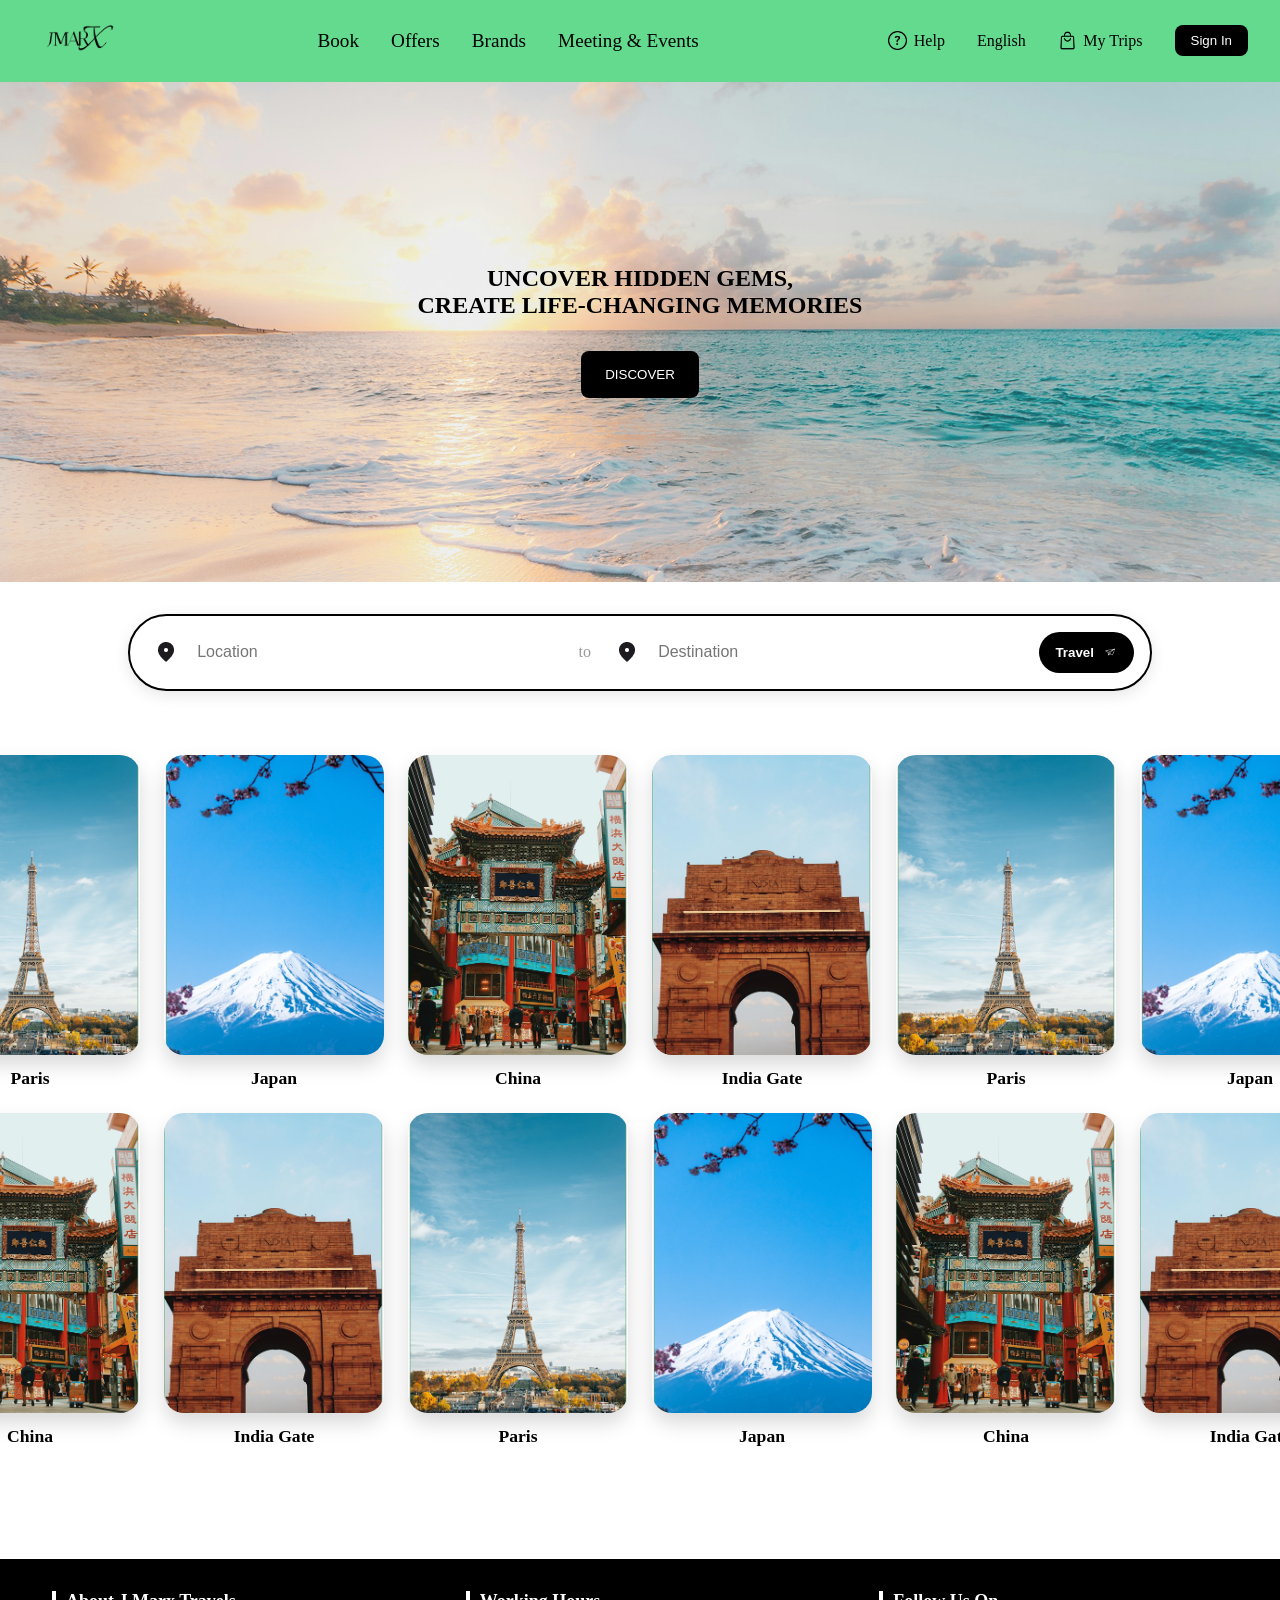
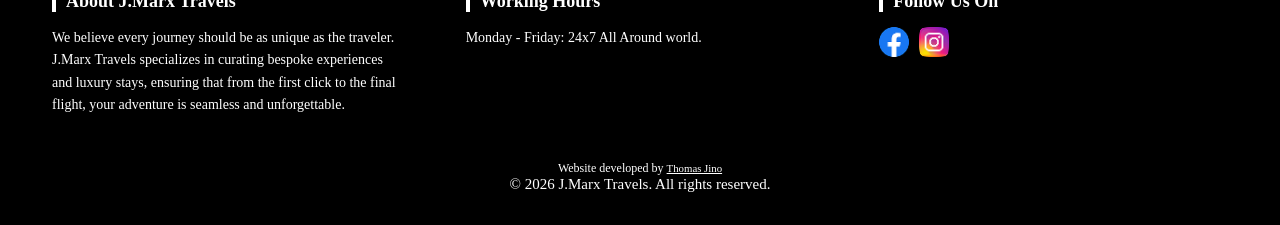
==== index.html @ 00900a20 "22MAY26-COMMIT-TO-PUSH" ====
<!DOCTYPE html>
<html lang="en">
<head>
    <meta charset="UTF-8">
    <meta name="viewport" content="width=device-width, initial-scale=1.0, maximum-scale=1.0, user-scalable=no">
    <title>JMARX TRAVEL CONSULTANCY</title>
    <link rel="icon" href="favicon.ico" type="image/x-icon">
    <link rel="stylesheet" href="style.css">
</head>
<body>
    <header>
        <div class="logo">
            <img src="/assets/images/hamburger.png" alt="" class="hamburger">
            <img src="/assets/images/logo.png" alt="logo" class="applogo">
        </div>
        <div class="nav">
            <div class="dropdown">
                <a href="#" class="dropbtn">Book</a>
                <div class="dropdown-content">
                    <div class="dropdown-grid">
                        <div class="column">
                            <h3>Essential Accommodations</h3>
                            <a href="#">Find a Hotel</a>
                            <a href="#">Rent an Apartment</a>
                            <a href="#">Glamping & Cabins</a>
                            <a href="#">Boutique Stays</a>
                            <a href="#">Resort Escapes</a>
                            
                            <h3>Transportation & Mobility</h3>
                            <a href="#">Flights</a>
                            <a href="#">Car Rentals</a>
                            <a href="#">Train Tickets</a>
                            <a href="#">Motorbike or Scooter Rentals</a>
                        </div>
                        <div class="column">
                            <h3>Experiences & Activities</h3>
                            <a href="#">Guided Tours</a>
                            <a href="#">Museum & Attraction Tickets</a>
                        </div>
                    </div>
                </div>
            </div>

            <div class="dropdown">
                <a href="#" class="dropbtn">Offers</a>
                <div class="dropdown-content">
                    <div class="dropdown-grid">
                        <div class="column">
                            <h3>Current Promotions</h3>
                            <a href="#">Last Minute Deals</a>
                            <a href="#">Early Bird Specials</a>
                            <a href="#">Seasonal Holiday Sales</a>
                            <a href="#">Weekend Getaways</a>
                        </div>
                        <div class="column">
                            <h3>Exclusive Bundles</h3>
                            <a href="#">Flight + Hotel Savings</a>
                            <a href="#">All-Inclusive Packages</a>
                            <a href="#">Cruise & Stay Deals</a>
                            <a href="#">Adventure Excursions</a>
                        </div>
                    </div>
                </div>
            </div>

            <div class="dropdown">
                <a href="#" class="dropbtn">Brands</a>
                <div class="dropdown-content">
                    <div class="dropdown-grid">
                        <div class="column">
                            <h3>Luxury Collection</h3>
                            <a href="#">Grand JMARX Resorts</a>
                            <a href="#">The Royal Heritage</a>
                            <a href="#">Signature Suites</a>
                        </div>
                        <div class="column">
                            <h3>Boutique & Lifestyle</h3>
                            <a href="#">Urban Retreats</a>
                            <a href="#">Coastal Haven</a>
                            <a href="#">Eco-Stay Global</a>
                        </div>
                    </div>
                </div>
            </div>

            <div class="dropdown">
                <a href="#" class="dropbtn">Meeting & Events</a>
                <div class="dropdown-content">
                    <div class="dropdown-grid">
                        <div class="column">
                            <h3>Business & Corporate</h3>
                            <a href="#">Conference Halls</a>
                            <a href="#">Team Building Retreats</a>
                            <a href="#">Board Meeting Rooms</a>
                            <a href="#">Event Planning Services</a>
                        </div>
                        <div class="column">
                            <h3>Social Celebrations</h3>
                            <a href="#">Destination Weddings</a>
                            <a href="#">Gala Dinner Venues</a>
                            <a href="#">Private Party Spaces</a>
                            <a href="#">Catering & Decor</a>
                        </div>
                    </div>
                </div>
            </div>
        </div>

        <div class="userutil">
            <div class="util">
                <img src="/assets/images/question.png" alt="" class="utilimg">
                <p>Help</p>
            </div>
            <div class="util">
                <p>English</p>
            </div>
            <div class="util">
                <img src="/assets/images/bag.png" alt="" class="utilimg">
                <p>My Trips</p>
            </div>
            <button class="signin">Sign In</button>
        </div>
    </header>

    <main>
        <section class="hero">
            <h1>UNCOVER HIDDEN GEMS,<br> CREATE LIFE-CHANGING MEMORIES</h1>
            <button class="discover-btn" id="discover">DISCOVER</button>
        </section>

        <section class="travel">
            <div class="input-group">
                <img src="/assets/images/location_on.png" alt="" class="loc-img">
                <input type="text" placeholder="Location">
            </div>
            
            <p class="to-text">to</p>

            <div class="input-group">
                <img src="/assets/images/location_on.png" alt="" class="loc-img">
                <input type="text" placeholder="Destination">
            </div>

            <button class="travel-btn">
                <span>Travel</span>
                <img src="/assets/images/paperplane.png" alt="" class="paperplane">
            </button>
        </section>

        <section class="marquee-container" id="places">
            <div class="marquee-row marquee-l-to-r">
                <div class="place"><img src="/assets/images/india.png" alt="India" class="place-img"><h3>India Gate</h3></div>
                <div class="place"><img src="/assets/images/paris.png" alt="Paris" class="place-img"><h3>Paris</h3></div>
                <div class="place"><img src="/assets/images/japan.png" alt="Japan" class="place-img"><h3>Japan</h3></div>
                <div class="place"><img src="/assets/images/china.png" alt="China" class="place-img"><h3>China</h3></div>
                <div class="place"><img src="/assets/images/india.png" alt="India" class="place-img"><h3>India Gate</h3></div>
                <div class="place"><img src="/assets/images/paris.png" alt="Paris" class="place-img"><h3>Paris</h3></div>
                <div class="place"><img src="/assets/images/japan.png" alt="Japan" class="place-img"><h3>Japan</h3></div>
                <div class="place"><img src="/assets/images/china.png" alt="China" class="place-img"><h3>China</h3></div>
            </div>

            <div class="marquee-row marquee-r-to-l">
                <div class="place"><img src="/assets/images/japan.png" alt="Japan" class="place-img"><h3>Japan</h3></div>
                <div class="place"><img src="/assets/images/china.png" alt="China" class="place-img"><h3>China</h3></div>
                <div class="place"><img src="/assets/images/india.png" alt="India" class="place-img"><h3>India Gate</h3></div>
                <div class="place"><img src="/assets/images/paris.png" alt="Paris" class="place-img"><h3>Paris</h3></div>
                <div class="place"><img src="/assets/images/japan.png" alt="Japan" class="place-img"><h3>Japan</h3></div>
                <div class="place"><img src="/assets/images/china.png" alt="China" class="place-img"><h3>China</h3></div>
                <div class="place"><img src="/assets/images/india.png" alt="India" class="place-img"><h3>India Gate</h3></div>
                <div class="place"><img src="/assets/images/paris.png" alt="Paris" class="place-img"><h3>Paris</h3></div>
            </div>
        </section>
    </main>
    <footer class="footer">
        <div class="footer-column">
            <h2 class="footer-h2">About J.Marx Travels</h2>
            <p class="footer-paragraph">We believe every journey should be as unique as the traveler. J.Marx Travels specializes in curating bespoke experiences and luxury stays, ensuring that from the first click to the final flight, your adventure is seamless and unforgettable.</p>
        </div>
        <div class="footer-column">
            <h2 class="footer-h2">Working Hours</h2>
            <p class="footer-paragraph">Monday - Friday: 24x7 All Around world.</p>
        </div>
        <div class="footer-column">
            <h2 class="footer-h2">Follow Us On</h2>
            <div class="social-icons">
                <a href="#"><img src="/assets/images/Facebook.png" alt="Facebook" loading="lazy"></a>
                <a href="#"><img src="/assets/images/Instagram.png" alt="Instagram" loading="lazy"></a>
            </div>
        </div>
        <div class="footer-bottom">
            <p class="footer-text2">Website developed by <span><a href="https://www.instagram.com/__thomaa_chayannn__/" target="_blank" class="name-credit">Thomas Jino</a></span></p>
            <p class="footer-text1">© 2026 J.Marx Travels. All rights reserved.</p>
        </div>
    </footer>
    <script src="script.js"></script>
</body>
</html>
---- style.css ----
/* -- GLOBAL -- */
* {
    margin: 0;
    padding: 0;
    box-sizing: border-box;
}

body {
  overflow-x: hidden; 
  overscroll-behavior-y: none;
  display: flex;
  flex-direction: column;
  max-width: 100vw;
  width: 100%;
  max-height: fit-content;
}

/* -- HEADER --*/
.applogo {
    width: 6rem;
}

header {
    display: flex;
    justify-content: space-between;
    align-items: center;
    background-color: #64DA8E;
    color: #fff;
    width: 100%;
    padding: 1rem 2rem 1rem 2rem;
    animation: fadeIn 1s ease;
}
header .logo {
    display: flex;
    align-items: center;
    gap: 0.5rem;
}
header .hamburger {
    width: 1.5rem;
    display: none;
    cursor: pointer;
}
header .nav {
    display: flex;
    gap: 2rem;
}
header .nav a {
    display: inline-flex;
    position: relative;
    color: #000000;
    text-decoration: none;
    font-size: 1.2rem;
    cursor: pointer;
}

.userutil {
    display: flex;
    flex-direction: row;
    align-items: center;
    gap: 2rem;
    cursor: pointer;
}

.userutil .util {
    display: flex;
    align-items: center;
    gap: 0.2rem;
    transition: box-shadow 0.3s ease;
}

.userutil .util p {
    color: #000000;
}

.userutil .utilimg {
    width: 1.2rem;
    margin-right: 0.2rem;
    position: relative;
}

.signin {
    color: #fff;
    background: #000;
    border: none;
    padding: 0.5rem 1rem;
    border-radius: 0.5rem;
    text-wrap: nowrap;
    cursor: pointer;
    transition: transform 0.3s ease;
}

/* -- DROPDOWN SYSTEM -- */
.dropdown {
    position: relative;
    display: flex;
    align-items: center;
    height: 100%; 
}

.dropdown-content {
    display: none;
    position: absolute;
    top: 100%;
    left: -20px;
    background-color: #ffffff;
    min-width: 580px;
    box-shadow: 0px 15px 35px rgba(0,0,0,0.15);
    border-radius: 15px;
    padding: 2.5rem;
    z-index: 1000;
    margin-top: 10px; 
}

/* Invisible bridge to prevent menu closing on mouse move */
.dropdown-content::before {
    content: "";
    position: absolute;
    top: -20px; 
    left: 0;
    width: 100%;
    height: 20px;
}

.dropdown:hover .dropdown-content {
    display: block;
}

.dropdown-grid {
    display: flex;
    gap: 4rem;
}

.dropdown-grid .column {
    display: flex;
    flex-direction: column;
    flex: 1;
}

.dropdown-grid h3 {
    font-size: 1.1rem;
    color: #000;
    margin: 1.5rem 0 0.8rem 0;
    font-weight: 700;
}

.dropdown-grid h3:first-child {
    margin-top: 0;
}

.dropdown-grid a {
    color: #444 !important; 
    font-size: 0.95rem !important;
    padding: 6px 0 !important;
    font-weight: 400 !important;
}

.dropdown-grid a:hover {
    color: #000000 !important;
}

/* Ensure sub-links in dropdown don't get the underline animation */
.dropdown-content a::after {
    display: none !important;
}

/* -- MAIN -- */
main {
    display: flex;
    flex-direction: column;
    align-items: center;
    animation: fadeIn 1s ease;
    width: 100%;
}

.hero {
    display: flex;
    flex-direction: column;
    align-items: center;
    justify-content: center;
    gap: 2rem;
    background-image: url("/assets/images/beach.png");
    width: 100%;
    height: 500px;
}

.hero h1 {
    text-align: center;
}

.hero .discover-btn {
    color: #fff;
    background: #000;
    border: none;
    padding: 1.0rem 1.5rem;
    border-radius: 0.5rem;
    cursor: pointer;
    transition: transform 0.3s ease;
}

.travel {
    display: flex;
    flex-direction: row;
    justify-content: space-evenly;
    align-items: center;
    background: #ffffff;
    padding: 1rem 1rem;
    border-radius: 50px; /* Modern "Pill" shape */
    box-shadow: 0 4px 15px rgba(0,0,0,0.1); /* Subtle floating shadow */
    width: 80%;
    /*max-width: 800px; */ /* Prevents it from getting too wide */
    border: 2px solid #000000;
    margin: 2rem;
}

/* Style the groups */
.input-group {
    display: flex;
    align-items: center;
    gap: 1.2rem;
    flex: 1; /* Makes them grow equally */
    padding: 0.5rem;
}

.input-group input {
    border: none;
    outline: none;
    width: 100%;
    max-width: 150px; /* Prevents text fields from becoming too massive */
    font-size: 1rem;
    color: #333;
}

.to-text {
    color: #999;
    font-weight: 500;
    padding: 0 1rem;
    flex: 0 0 auto;
}

/* Style the button */
.travel-btn {
    display: flex;
    align-items: center;
    justify-content: center;
    gap: 0.5rem;
    background: #000;
    color: #fff;
    border: none;
    padding: 0.8rem 1rem;
    border-radius: 30px;
    cursor: pointer;
    font-weight: 600;
    transition: transform 0.2s;
    margin-left: 1rem; /* Keeps button separated */
}

.travel-btn:hover {
    transform: scale(1.05);
}

.paperplane {
    width: 1rem;
}

/* Container to allow mouse dragging/scrolling */
.marquee-container {
    overflow-x: auto;
    cursor: grab;
    padding: 2rem 0;
    display: flex;
    flex-direction: column;
    gap: 1.5rem;
}

.marquee-row {
    display: flex;
    gap: 1.5rem;
    width: fit-content; /* Ensure row takes width of contents */
    animation-timing-function: linear;
    animation-iteration-count: infinite;
}

/* Row 1: Left to Right */
.marquee-l-to-r {
    animation: scroll-l-to-r 20s linear infinite;
}

/* Row 2: Right to Left */
.marquee-r-to-l {
    animation: scroll-r-to-l 20s linear infinite;
}

/* Card Styling */
.place {
    flex: 0 0 220px; /* Fixed width for cards */
    display: flex;
    flex-direction: column;
    align-items: center;
}

.place-img {
    width: 220px;
    height: 300px;
    object-fit: cover;
    border-radius: 20px;
    box-shadow: 0 10px 20px rgba(0,0,0,0.15);
    margin-bottom: 0.8rem;
}

.place h3 {
    font-size: 1.1rem;
    font-weight: 600;
}
  .footer {
    display: flex;
    flex-wrap: wrap;
    justify-content: space-between;
    background-color: #000000;
    color: white;
    padding: 2rem;
    margin-top: 5rem;
    position: relative;
    gap: 25px;
  }
  
  .footer-column {
    flex: 1;
    margin: 0 20px;
    min-width: 200px;
  }
  
  .footer-h2 {
    font-size: 18px;
    margin-bottom: 15px;
    border-left: 4px solid white;
    padding-left: 10px;
    color: #ffffff;
  }
  
  .footer-paragraph {
    font-size: 14px;
    line-height: 1.6;
    color: #ffffff;
  }
  
  .footer-links {
    list-style: none;
  }
  
  .footer-links li {
    margin-bottom: 10px;
  }
  
  .footer-links a {
    text-decoration: none;
    color: white;
    font-size: 14px;
  }
  
  .footer-links a:hover {
    color: white;
  }
  
  .social-icons {
    display: flex;
    gap: 10px;
  }
  
  .social-icons img {
    width: 30px;
    height: 30px;
  }
  
  .social-icons img:hover {
    transform: scale(1.1);
  }
  
  .footer-bottom {
    width: 100%;
    text-align: center;
    margin-top: 20px;
  }
  
  .footer-text1,
  .footer-text2 {
    color: white;
    text-align: center;
  }
  
  .footer-text1 {
    font-size: 15px;
  }
  
  .footer-text2 {
    font-size: 12px;
  }

.name-credit {
    color: white;
    font-size: 0.9em;
}
.name-credit:hover {
  color: white;
}
/* -- RESPONSIVE -- */
@media (max-width: 768px) {
    header {
        flex-direction: row;
        gap: 1rem;
    }
    header .hamburger {
        display: block;
    }
    .nav {
        display: none;
        visibility: hidden;
        max-width: 0;
    }
    .hero {
        height: 300px;
    }
    .hero h1 {
        font-size: 1.5rem;
    }
    .travel {
        flex-direction: column;
        gap: 2rem;
        align-items: center;

    }
    .input-group {
        width: 90%;
        border-bottom: 1px solid #000000; /* Divider for mobile list view */
        padding-bottom: 0.5rem;
    }
    .to-text {
        display: none; /* Hide "to" text on smaller screens */
    }
    .travel-btn {
        width: 100%;
        margin-top: 1rem;
    }
    .place { flex: 0 0 160px; }
    .place-img { width: 160px; height: 220px; }
}

@media (max-width: 425px) {
    main {
        width: 100%;
    }
    body {
        width: 100%;
    }
    header {
        flex-direction: row;
        gap: 0.5rem;
    }
    .nav {
        display: none;
        visibility: hidden;
    }
    .userutil .util{
        display: none;
    }
    .hero {
        height: 250px;
    }
    .hero h1 {
        font-size: 1rem;
    }
    .travel {
        display: flex;
        flex-direction: column;
        gap: 2rem;
        align-items: center;
    }
}

/* -- ANIMATIONS & EFFECTS -- */
@keyframes fadeIn {
    from { opacity: 0; }
    to { opacity: 1; }
}

.signin:hover {
    transform: scale(1.1);
}

.nav a::after {
    content: '';
    position: absolute;
    width: 100%;
    height: 2px;
    bottom: 0;
    left: 0;
    background-color: #000;
    transform: scaleX(0);
    transform-origin: bottom left;
    transition: transform 0.3s ease-out;
}

/* Keep underline visible on hover and during active dropdown interaction */
.nav a:hover::after,
.dropdown:hover .dropbtn::after {
    transform: scaleX(1);
}

.discover-btn:hover {
    transform: scale(1.1);
}

.userutil .util:hover {
    text-shadow: #000000 0px 5px 5px;
}

.travel .loc-btn:hover {
    transform: scale(1.1);
}

@keyframes scroll-l-to-r {
    from { transform: translateX(-50%); }
    to { transform: translateX(0); }
}

@keyframes scroll-r-to-l {
    from { transform: translateX(0); }
    to { transform: translateX(-50%); }
}
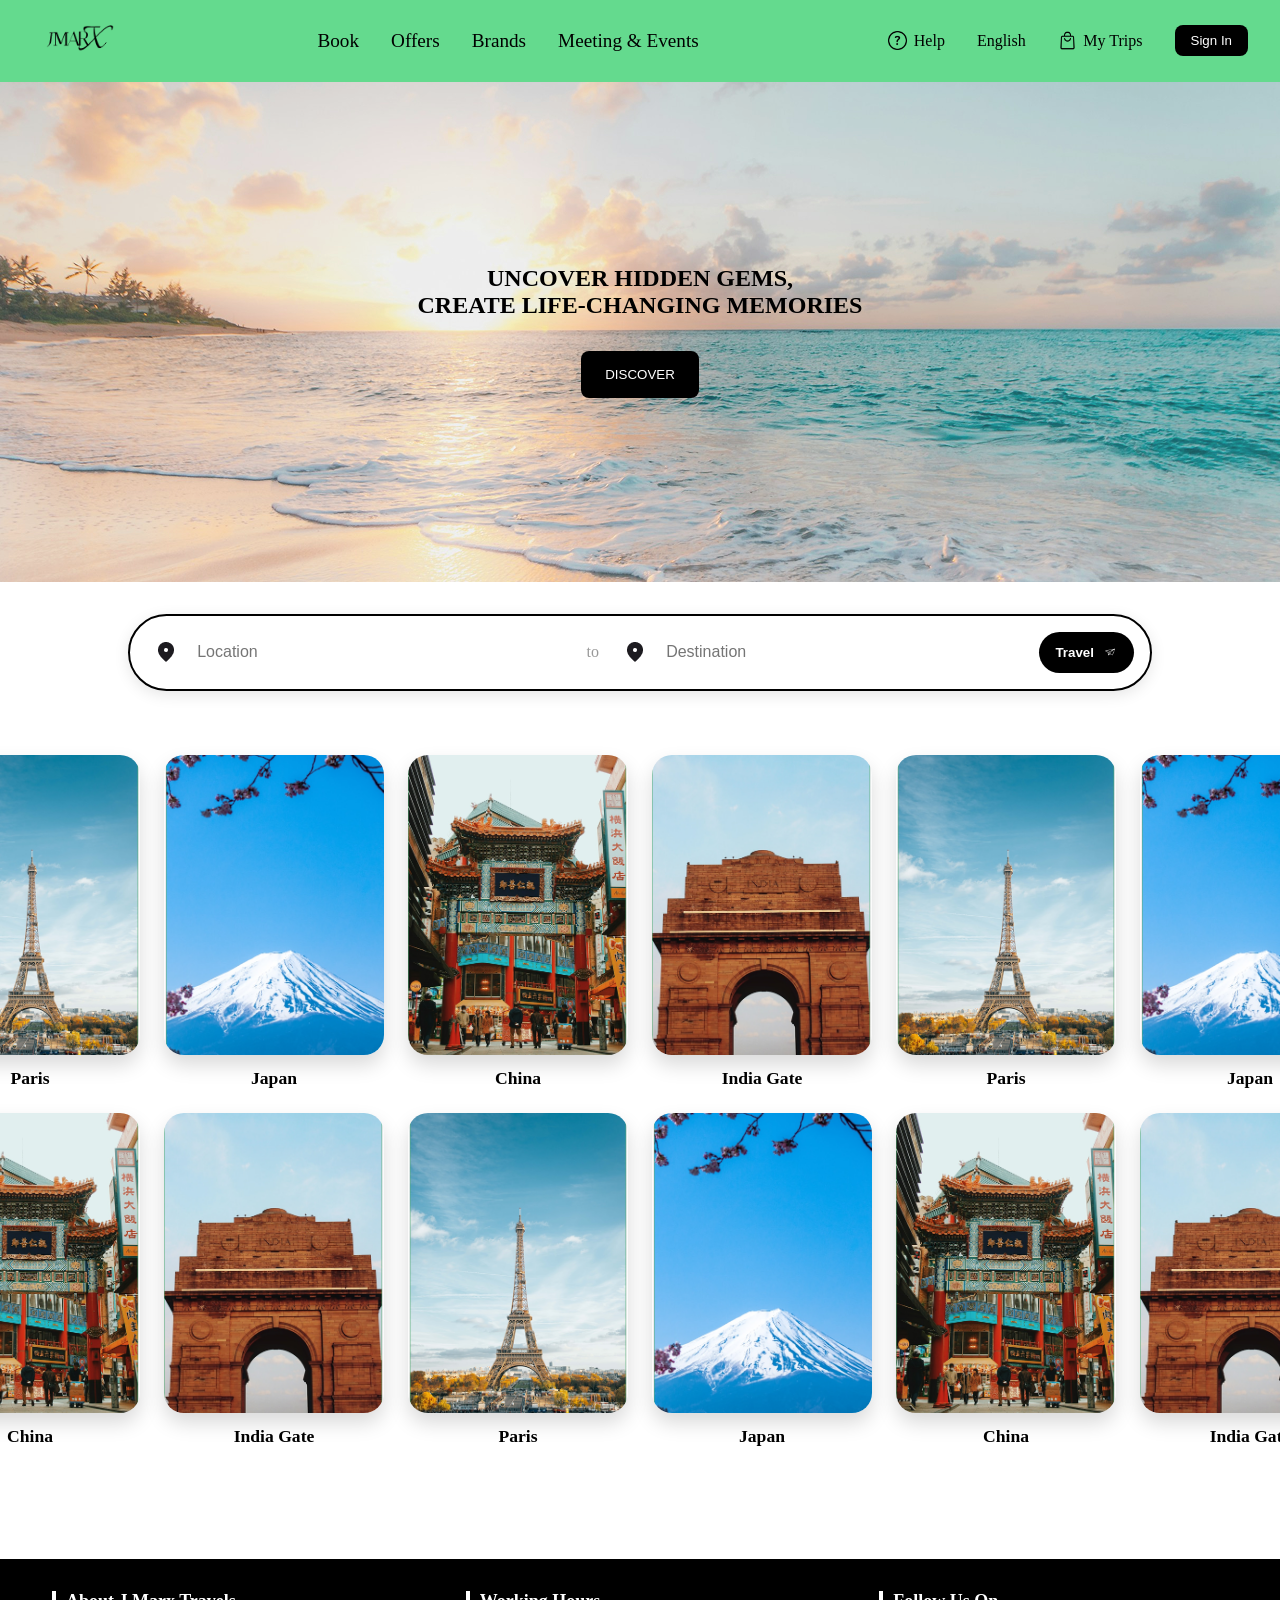
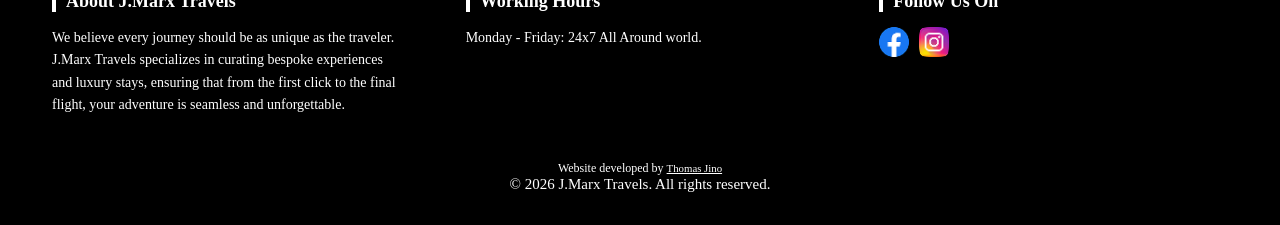
==== commit b6e10811: "Revive Folder structure" ====
--- a/index.html
+++ b/index.html
@@ -10,8 +10,10 @@
 <body>
     <header>
         <div class="logo">
-            <img src="/assets/images/hamburger.png" alt="" class="hamburger">
-            <img src="/assets/images/logo.png" alt="logo" class="applogo">
+            <button class="hamburger" id="hamburger">
+                <img src="assets/images/hamburger.png" alt="Hamburger Menu" class="hamburger">
+            </button>
+            <img src="assets/images/logo.png" alt="logo" class="applogo">
         </div>
         <div class="nav">
             <div class="dropdown">
@@ -107,15 +109,15 @@
         </div>
 
         <div class="userutil">
-            <div class="util">
-                <img src="/assets/images/question.png" alt="" class="utilimg">
+            <div class="util" id="util">
+                <img src="assets/images/question.png" alt="" class="utilimg">
                 <p>Help</p>
             </div>
-            <div class="util">
+            <div class="util" id="util">
                 <p>English</p>
             </div>
-            <div class="util">
-                <img src="/assets/images/bag.png" alt="" class="utilimg">
+            <div class="util" id="util">
+                <img src="assets/images/bag.png" alt="" class="utilimg">
                 <p>My Trips</p>
             </div>
             <button class="signin">Sign In</button>
@@ -130,44 +132,44 @@
 
         <section class="travel">
             <div class="input-group">
-                <img src="/assets/images/location_on.png" alt="" class="loc-img">
+                <img src="assets/images/location_on.png" alt="" class="loc-img">
                 <input type="text" placeholder="Location">
             </div>
             
             <p class="to-text">to</p>
 
             <div class="input-group">
-                <img src="/assets/images/location_on.png" alt="" class="loc-img">
+                <img src="assets/images/location_on.png" alt="" class="loc-img">
                 <input type="text" placeholder="Destination">
             </div>
 
             <button class="travel-btn">
                 <span>Travel</span>
-                <img src="/assets/images/paperplane.png" alt="" class="paperplane">
+                <img src="assets/images/paperplane.png" alt="" class="paperplane">
             </button>
         </section>
 
         <section class="marquee-container" id="places">
             <div class="marquee-row marquee-l-to-r">
-                <div class="place"><img src="/assets/images/india.png" alt="India" class="place-img"><h3>India Gate</h3></div>
-                <div class="place"><img src="/assets/images/paris.png" alt="Paris" class="place-img"><h3>Paris</h3></div>
-                <div class="place"><img src="/assets/images/japan.png" alt="Japan" class="place-img"><h3>Japan</h3></div>
-                <div class="place"><img src="/assets/images/china.png" alt="China" class="place-img"><h3>China</h3></div>
-                <div class="place"><img src="/assets/images/india.png" alt="India" class="place-img"><h3>India Gate</h3></div>
-                <div class="place"><img src="/assets/images/paris.png" alt="Paris" class="place-img"><h3>Paris</h3></div>
-                <div class="place"><img src="/assets/images/japan.png" alt="Japan" class="place-img"><h3>Japan</h3></div>
-                <div class="place"><img src="/assets/images/china.png" alt="China" class="place-img"><h3>China</h3></div>
+                <div class="place"><img src="assets/images/india.png" alt="India" class="place-img"><h3>India Gate</h3></div>
+                <div class="place"><img src="assets/images/paris.png" alt="Paris" class="place-img"><h3>Paris</h3></div>
+                <div class="place"><img src="assets/images/japan.png" alt="Japan" class="place-img"><h3>Japan</h3></div>
+                <div class="place"><img src="assets/images/china.png" alt="China" class="place-img"><h3>China</h3></div>
+                <div class="place"><img src="assets/images/india.png" alt="India" class="place-img"><h3>India Gate</h3></div>
+                <div class="place"><img src="assets/images/paris.png" alt="Paris" class="place-img"><h3>Paris</h3></div>
+                <div class="place"><img src="assets/images/japan.png" alt="Japan" class="place-img"><h3>Japan</h3></div>
+                <div class="place"><img src="assets/images/china.png" alt="China" class="place-img"><h3>China</h3></div>
             </div>
 
             <div class="marquee-row marquee-r-to-l">
-                <div class="place"><img src="/assets/images/japan.png" alt="Japan" class="place-img"><h3>Japan</h3></div>
-                <div class="place"><img src="/assets/images/china.png" alt="China" class="place-img"><h3>China</h3></div>
-                <div class="place"><img src="/assets/images/india.png" alt="India" class="place-img"><h3>India Gate</h3></div>
-                <div class="place"><img src="/assets/images/paris.png" alt="Paris" class="place-img"><h3>Paris</h3></div>
-                <div class="place"><img src="/assets/images/japan.png" alt="Japan" class="place-img"><h3>Japan</h3></div>
-                <div class="place"><img src="/assets/images/china.png" alt="China" class="place-img"><h3>China</h3></div>
-                <div class="place"><img src="/assets/images/india.png" alt="India" class="place-img"><h3>India Gate</h3></div>
-                <div class="place"><img src="/assets/images/paris.png" alt="Paris" class="place-img"><h3>Paris</h3></div>
+                <div class="place"><img src="assets/images/japan.png" alt="Japan" class="place-img"><h3>Japan</h3></div>
+                <div class="place"><img src="assets/images/china.png" alt="China" class="place-img"><h3>China</h3></div>
+                <div class="place"><img src="assets/images/india.png" alt="India" class="place-img"><h3>India Gate</h3></div>
+                <div class="place"><img src="assets/images/paris.png" alt="Paris" class="place-img"><h3>Paris</h3></div>
+                <div class="place"><img src="assets/images/japan.png" alt="Japan" class="place-img"><h3>Japan</h3></div>
+                <div class="place"><img src="assets/images/china.png" alt="China" class="place-img"><h3>China</h3></div>
+                <div class="place"><img src="assets/images/india.png" alt="India" class="place-img"><h3>India Gate</h3></div>
+                <div class="place"><img src="assets/images/paris.png" alt="Paris" class="place-img"><h3>Paris</h3></div>
             </div>
         </section>
     </main>
@@ -183,12 +185,12 @@
         <div class="footer-column">
             <h2 class="footer-h2">Follow Us On</h2>
             <div class="social-icons">
-                <a href="#"><img src="/assets/images/Facebook.png" alt="Facebook" loading="lazy"></a>
-                <a href="#"><img src="/assets/images/Instagram.png" alt="Instagram" loading="lazy"></a>
+                <a href="#"><img src="assets/images/Facebook.png" alt="Facebook" loading="lazy"></a>
+                <a href="#"><img src="assets/images/Instagram.png" alt="Instagram" loading="lazy"></a>
             </div>
         </div>
         <div class="footer-bottom">
-            <p class="footer-text2">Website developed by <span><a href="https://www.instagram.com/__thomaa_chayannn__/" target="_blank" class="name-credit">Thomas Jino</a></span></p>
+            <p class="footer-text2">Website developed by <span><a href="https://thomasjino-page.onrender.com/" target="_blank" class="name-credit">Thomas Jino</a></span></p>
             <p class="footer-text1">© 2026 J.Marx Travels. All rights reserved.</p>
         </div>
     </footer>
--- a/style.css
+++ b/style.css
@@ -39,6 +39,8 @@
     width: 1.5rem;
     display: none;
     cursor: pointer;
+    background: none;
+    border: none;
 }
 header .nav {
     display: flex;
@@ -178,7 +180,7 @@
     align-items: center;
     justify-content: center;
     gap: 2rem;
-    background-image: url("/assets/images/beach.png");
+    background-image: url("assets/images/beach.png");
     width: 100%;
     height: 500px;
 }
@@ -251,7 +253,6 @@
     cursor: pointer;
     font-weight: 600;
     transition: transform 0.2s;
-    margin-left: 1rem; /* Keeps button separated */
 }
 
 .travel-btn:hover {
@@ -459,7 +460,7 @@
         display: none;
         visibility: hidden;
     }
-    .userutil .util{
+    .userutil .util {
         display: none;
     }
     .hero {
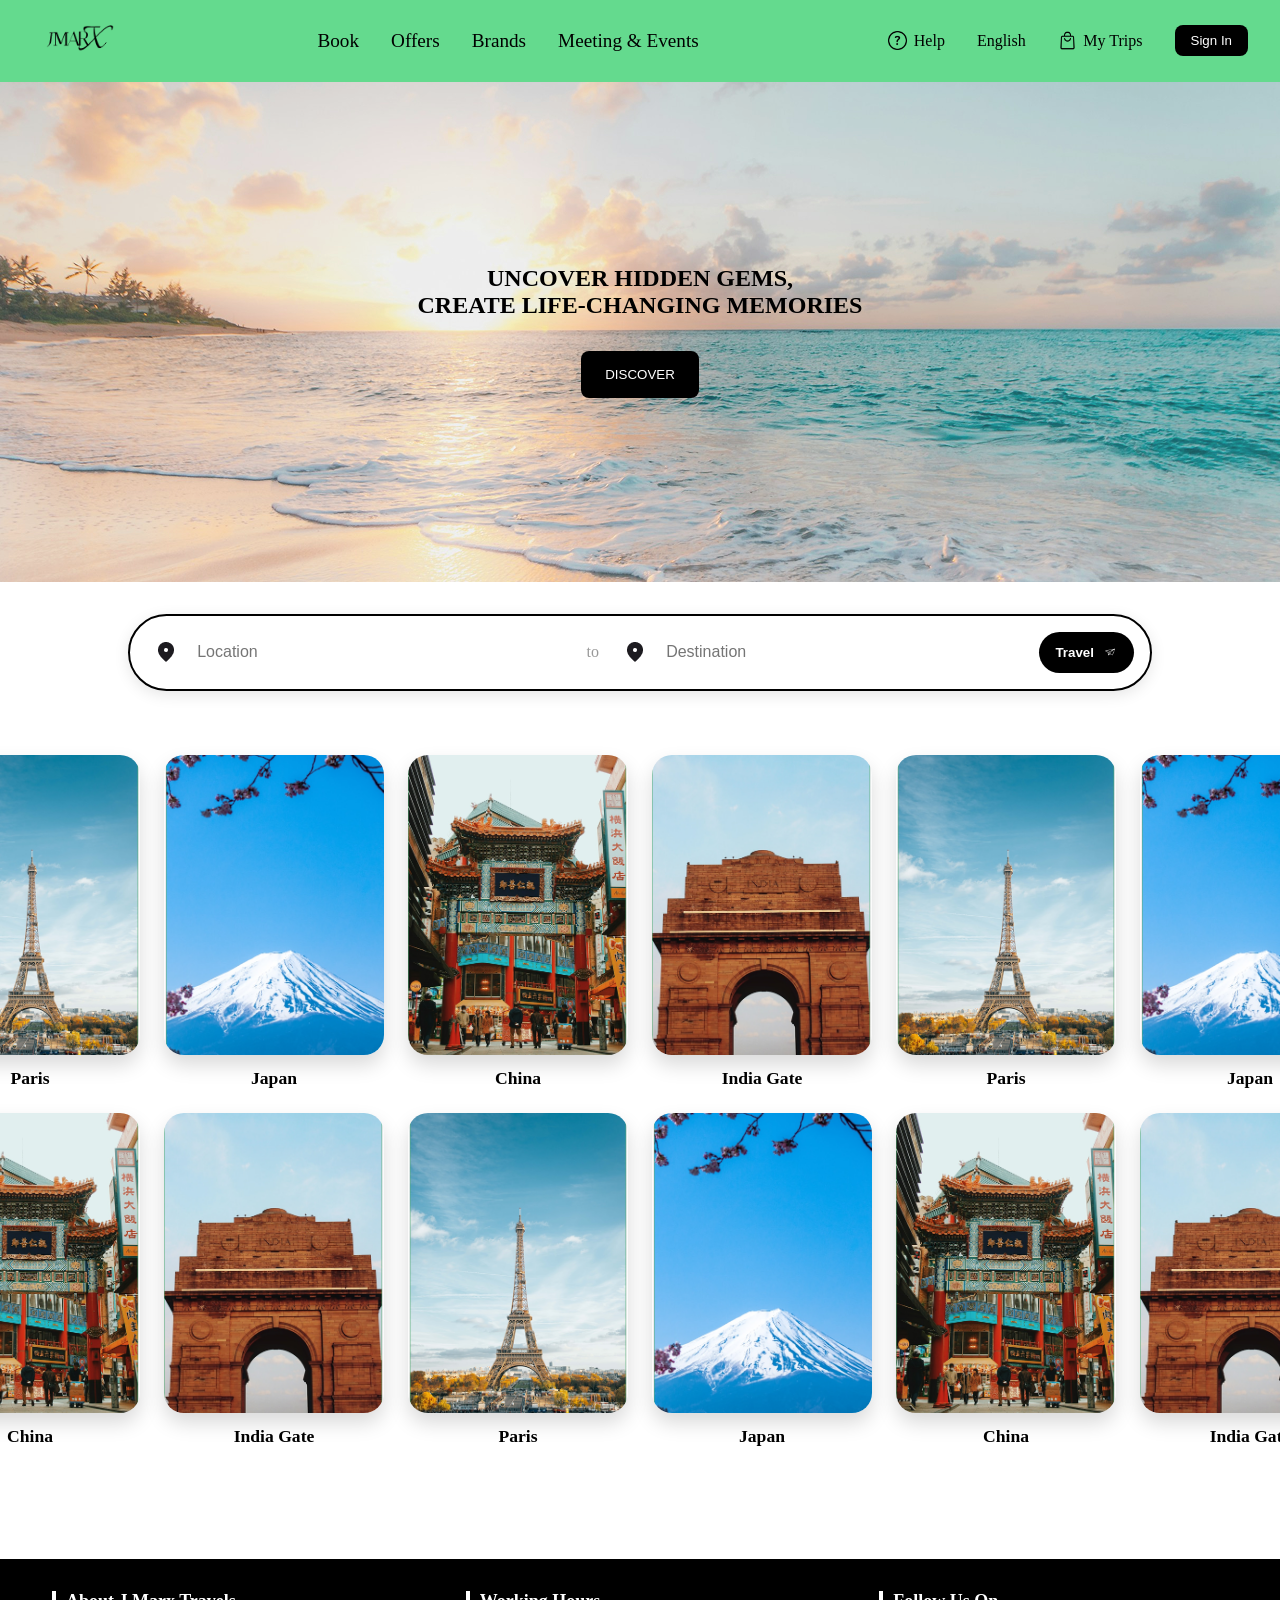
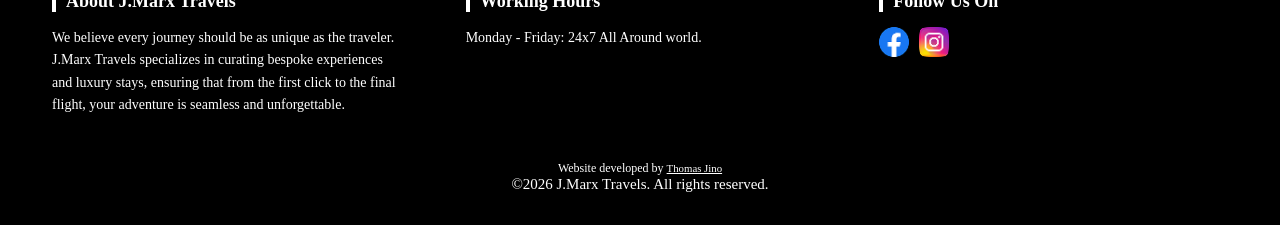
==== commit 13657b98: "Setup : Hamburger behaviour: with fully responsive architecture" ====
--- a/index.html
+++ b/index.html
@@ -11,7 +11,7 @@
     <header>
         <div class="logo">
             <button class="hamburger" id="hamburger">
-                <img src="assets/images/hamburger.png" alt="Hamburger Menu" class="hamburger">
+                <img src="assets/images/hamburger.png" alt="Hamburger Menu" class="hamburger" id="hamburger-img">
             </button>
             <img src="assets/images/logo.png" alt="logo" class="applogo">
         </div>
@@ -191,7 +191,7 @@
         </div>
         <div class="footer-bottom">
             <p class="footer-text2">Website developed by <span><a href="https://thomasjino-page.onrender.com/" target="_blank" class="name-credit">Thomas Jino</a></span></p>
-            <p class="footer-text1">© 2026 J.Marx Travels. All rights reserved.</p>
+            <p class="footer-text1">©2026 J.Marx Travels. All rights reserved.</p>
         </div>
     </footer>
     <script src="script.js"></script>
--- a/style.css
+++ b/style.css
@@ -29,6 +29,7 @@
     width: 100%;
     padding: 1rem 2rem 1rem 2rem;
     animation: fadeIn 1s ease;
+    transition: all 0.6s ease;
 }
 header .logo {
     display: flex;
@@ -41,6 +42,7 @@
     cursor: pointer;
     background: none;
     border: none;
+    transition: transform 0.3s ease;
 }
 header .nav {
     display: flex;
@@ -527,3 +529,93 @@
     from { transform: translateX(0); }
     to { transform: translateX(-50%); }
 }
+
+/* -- NEW: MOBILE MENU OVERLAY & ACCORDION -- */
+@media (max-width: 768px) {
+    /* Triggers the full-screen white overlay when JS adds the class */
+    header.mobile-active {
+        position: fixed;
+        top: 0;
+        left: 0;
+        width: 100vw;
+        height: 100vh;
+        background-color: #ffffff !important;
+        flex-direction: column;
+        align-items: flex-start;
+        z-index: 9999;
+        padding: 1.5rem 2rem;
+        overflow-y: auto; /* Allows scrolling if accordions get too long */
+    }
+
+    /* Keeps logo and close button aligned at the top */
+    header.mobile-active .logo {
+        width: 100%;
+        display: flex;
+        justify-content: flex-start;
+    }
+
+    /* Resets the nav from hidden to a flex column */
+    header.mobile-active .nav {
+        display: flex;
+        flex-direction: column;
+        visibility: visible;
+        max-width: 100%;
+        width: 100%;
+        margin-top: 3rem;
+        gap: 2rem;
+        flex: 1; /* Pushes the utility buttons to the bottom of the screen */
+    }
+
+    header.mobile-active .dropdown {
+        flex-direction: column;
+        align-items: flex-start;
+        width: 100%;
+    }
+
+    /* Converts absolute dropdowns into normal static layout */
+    header.mobile-active .dropdown-content {
+        display: none; /* Hidden by default on mobile */
+        position: static; /* Drops it into the normal document flow */
+        min-width: 100%;
+        box-shadow: none;
+        padding: 1rem 0 0 1rem;
+    }
+
+    /* Toggled via JavaScript */
+    header.mobile-active .dropdown-content.show-mobile {
+        display: block;
+    }
+
+    header.mobile-active .dropdown-grid {
+        flex-direction: column;
+        gap: 1.5rem;
+    }
+
+    /* Brings back and aligns the utilities at the bottom */
+    header.mobile-active .userutil {
+        display: flex;
+        width: 100%;
+        justify-content: space-around;
+        margin-top: auto; 
+        padding-top: 2rem;
+        padding-bottom: 2rem;
+    }
+
+    header.mobile-active .userutil .util {
+        display: flex !important; /* Overrides the display: none from your 425px query */
+    }
+
+    /* Extracts the Sign In button from the bottom row and pins it to the top right */
+    header.mobile-active .signin {
+        position: absolute;
+        top: 1.5rem;
+        right: 2rem;
+        margin: 0;
+    }
+}
+
+@media (max-width: 475px){
+    .userutil .util {
+        display: none !important;
+    }
+}
